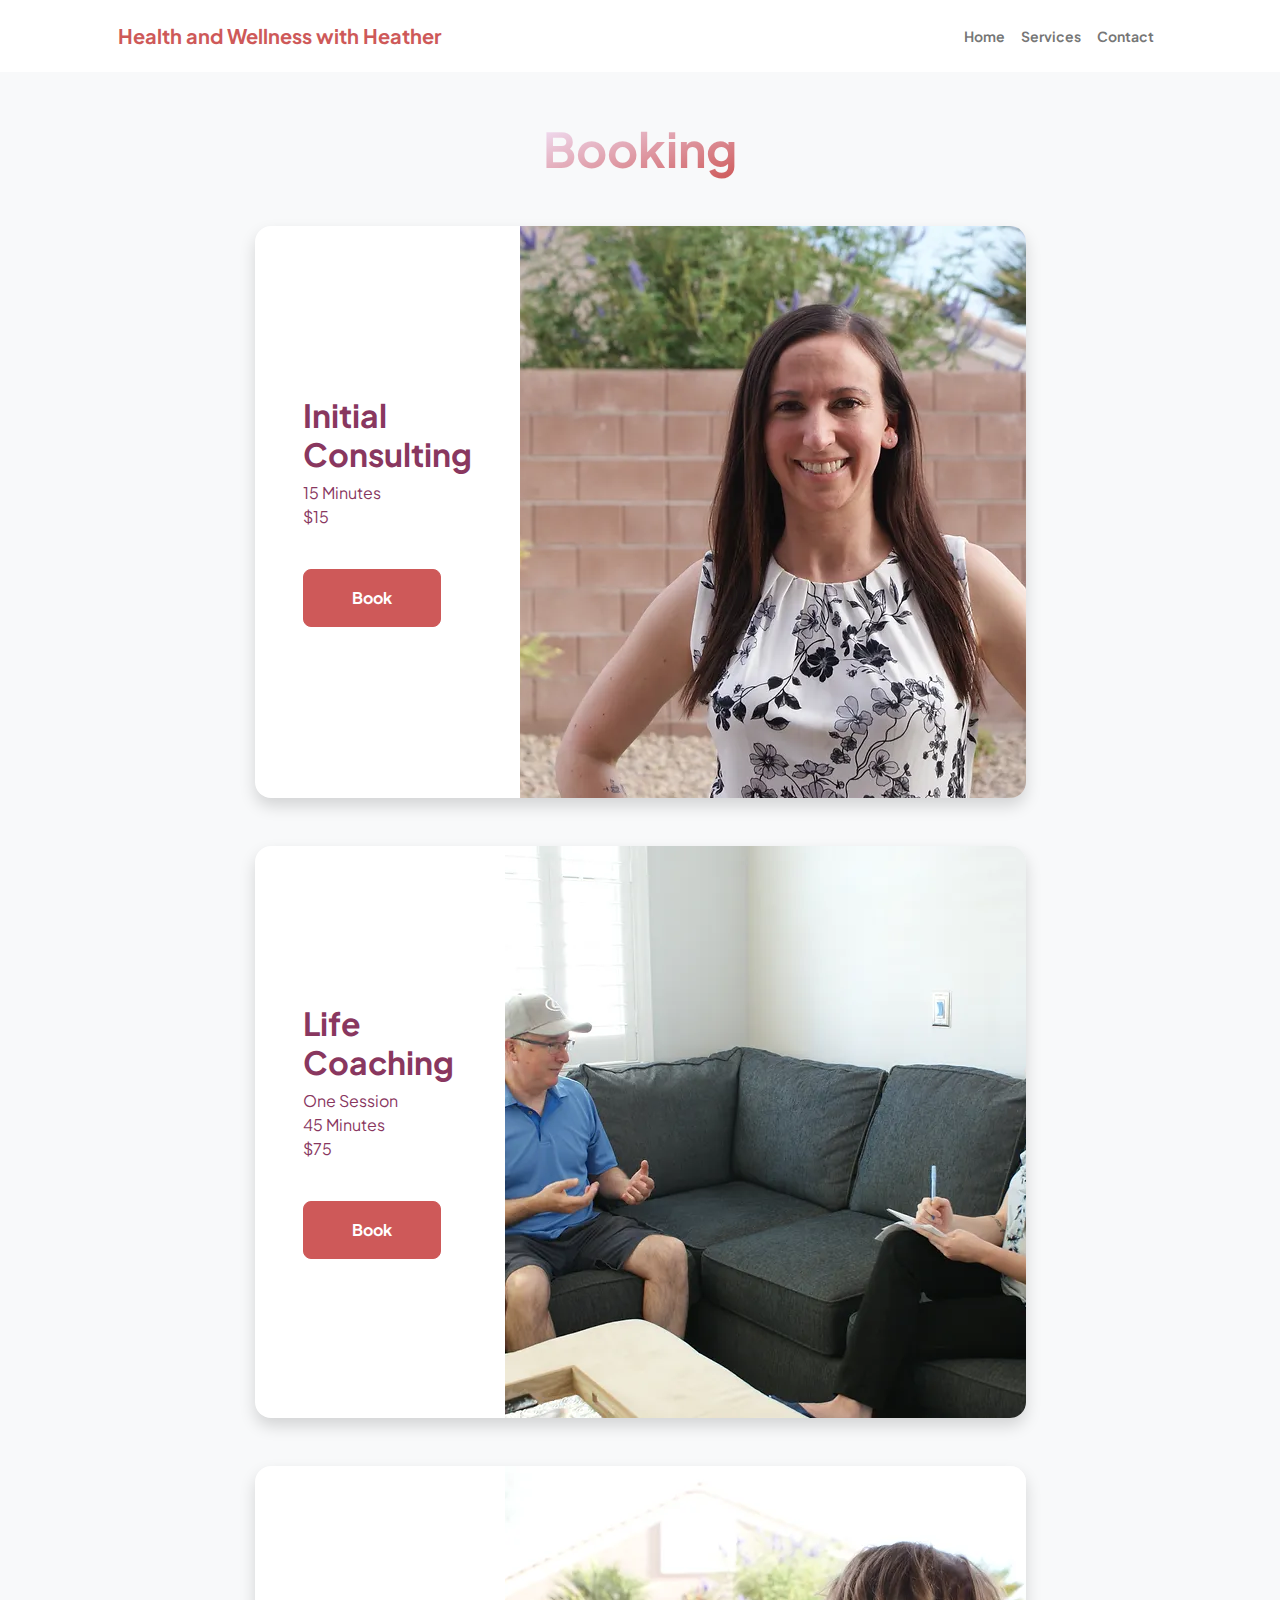
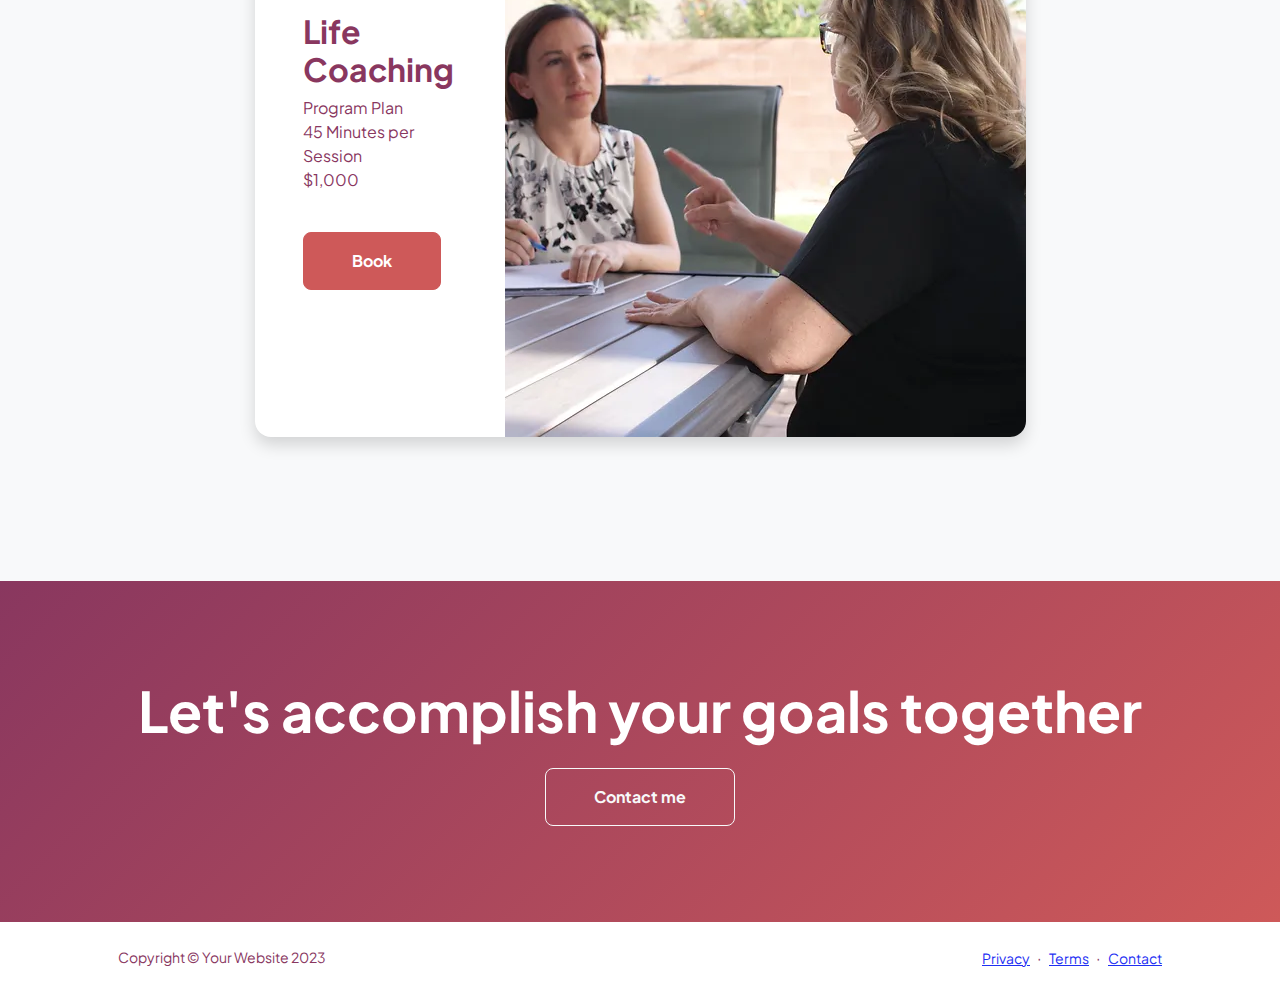
==== projects.html @ e7e5b896 "FirstDraft" ====
<!DOCTYPE html>
<html lang="en">
    <head>
        <meta charset="utf-8" />
        <meta name="viewport" content="width=device-width, initial-scale=1, shrink-to-fit=no" />
        <meta name="description" content="" />
        <meta name="author" content="" />
        <title>Modern Business - Start Bootstrap Template</title>
        <!-- Favicon-->
        <link rel="icon" type="image/x-icon" href="assets/favicon.ico" />
        <!-- Custom Google font-->
        <link rel="preconnect" href="https://fonts.googleapis.com" />
        <link rel="preconnect" href="https://fonts.gstatic.com" crossorigin />
        <link href="https://fonts.googleapis.com/css2?family=Plus+Jakarta+Sans:wght@100;200;300;400;500;600;700;800;900&amp;display=swap" rel="stylesheet" />
        <!-- Bootstrap icons-->
        <link href="https://cdn.jsdelivr.net/npm/bootstrap-icons@1.8.1/font/bootstrap-icons.css" rel="stylesheet" />
        <!-- Core theme CSS (includes Bootstrap)-->
        <link href="css/styles.css" rel="stylesheet" />
    </head>
    <body class="d-flex flex-column h-100 bg-light">
        <main class="flex-shrink-0">
            <!-- Navigation-->
            <nav class="navbar navbar-expand-lg navbar-light bg-white py-3">
                <div class="container px-5">
                    <a class="navbar-brand" href="index.html"><span class="fw-bolder text-primary">Health and Wellness with Heather</span></a>
                    <button class="navbar-toggler" type="button" data-bs-toggle="collapse" data-bs-target="#navbarSupportedContent" aria-controls="navbarSupportedContent" aria-expanded="false" aria-label="Toggle navigation"><span class="navbar-toggler-icon"></span></button>
                    <div class="collapse navbar-collapse" id="navbarSupportedContent">
                        <ul class="navbar-nav ms-auto mb-2 mb-lg-0 small fw-bolder">
                            <li class="nav-item"><a class="nav-link" href="index.html">Home</a></li>
                            <!--<li class="nav-item"><a class="nav-link" href="resume.html">Book</a></li>-->
                            <li class="nav-item"><a class="nav-link" href="resume.html">Services</a></li>
                            <li class="nav-item"><a class="nav-link" href="contact.html">Contact</a></li>
                        </ul>
                    </div>
                </div>
            </nav>
            <!-- Projects Section-->
            <section class="py-5">
                <div class="container px-5 mb-5">
                    <div class="text-center mb-5">
                        <h1 class="display-5 fw-bolder mb-0"><span class="text-gradient d-inline">Booking</span></h1>
                    </div>
                    <div class="row gx-5 justify-content-center">
                        <div class="col-lg-11 col-xl-9 col-xxl-8">
                            <!-- Project Card 1-->
                            <div class="card overflow-hidden shadow rounded-4 border-0 mb-5">
                                <div class="card-body p-0">
                                    <div class="d-flex align-items-center">
                                        <div class="p-5">
                                            <h2 class="fw-bolder">Initial Consulting</h2>
                                            <p>15 Minutes<br>$15</p>
                                            <br>
                                            <a class="btn btn-primary btn-lg px-5 py-3 me-sm-3 fs-6 fw-bolder" href="contact.html">Book</a>
                                        </div>
                                        <img class="img-fluid" src="assets/Headshot_1.PNG" alt="..." />
                                    </div>
                                </div>
                            </div>
                            <!-- Project Card 2-->
                            <div class="card overflow-hidden shadow rounded-4 border-0 mb-5">
                                <div class="card-body p-0">
                                    <div class="d-flex align-items-center">
                                        <div class="p-5">
                                            <h2 class="fw-bolder">Life Coaching</h2>
                                            <p>One Session<br>45 Minutes<br>$75</p>
                                            <br>
                                            <a class="btn btn-primary btn-lg px-5 py-3 me-sm-3 fs-6 fw-bolder" href="contact.html">Book</a>
                                        </div>
                                        <img class="img-fluid" src="assets/heatheranddad.PNG" alt="..." />
                                    </div>
                                </div>
                            </div>
                            <!-- Project Card 3-->
                            <div class="card overflow-hidden shadow rounded-4 border-0 mb-5">
                                <div class="card-body p-0">
                                    <div class="d-flex align-items-center">
                                        <div class="p-5">
                                            <h2 class="fw-bolder">Life Coaching</h2>
                                            <p>Program Plan<br>45 Minutes per Session<br>$1,000</p>
                                            <br>
                                            <a class="btn btn-primary btn-lg px-5 py-3 me-sm-3 fs-6 fw-bolder" href="contact.html">Book</a>
                                        </div>
                                        <img class="img-fluid" src="assets/heatherandmom.PNG" alt="..." />
                                    </div>
                                </div>
                            </div>
                        </div>
                    </div>
                </div>
            </section>
            <!-- Call to action section-->
            <section class="py-5 bg-gradient-primary-to-secondary text-white">
                <div class="container px-5 my-5">
                    <div class="text-center">
                        <h2 class="display-4 fw-bolder mb-4">Let's accomplish your goals together</h2>
                        <a class="btn btn-outline-light btn-lg px-5 py-3 fs-6 fw-bolder" href="contact.html">Contact me</a>
                    </div>
                </div>
            </section>
        </main>
        <!-- Footer-->
        <footer class="bg-white py-4 mt-auto">
            <div class="container px-5">
                <div class="row align-items-center justify-content-between flex-column flex-sm-row">
                    <div class="col-auto"><div class="small m-0">Copyright &copy; Your Website 2023</div></div>
                    <div class="col-auto">
                        <a class="small" href="#!">Privacy</a>
                        <span class="mx-1">&middot;</span>
                        <a class="small" href="#!">Terms</a>
                        <span class="mx-1">&middot;</span>
                        <a class="small" href="#!">Contact</a>
                    </div>
                </div>
            </div>
        </footer>
        <!-- Bootstrap core JS-->
        <script src="https://cdn.jsdelivr.net/npm/bootstrap@5.2.3/dist/js/bootstrap.bundle.min.js"></script>
        <!-- Core theme JS-->
        <script src="js/scripts.js"></script>
    </body>
</html>
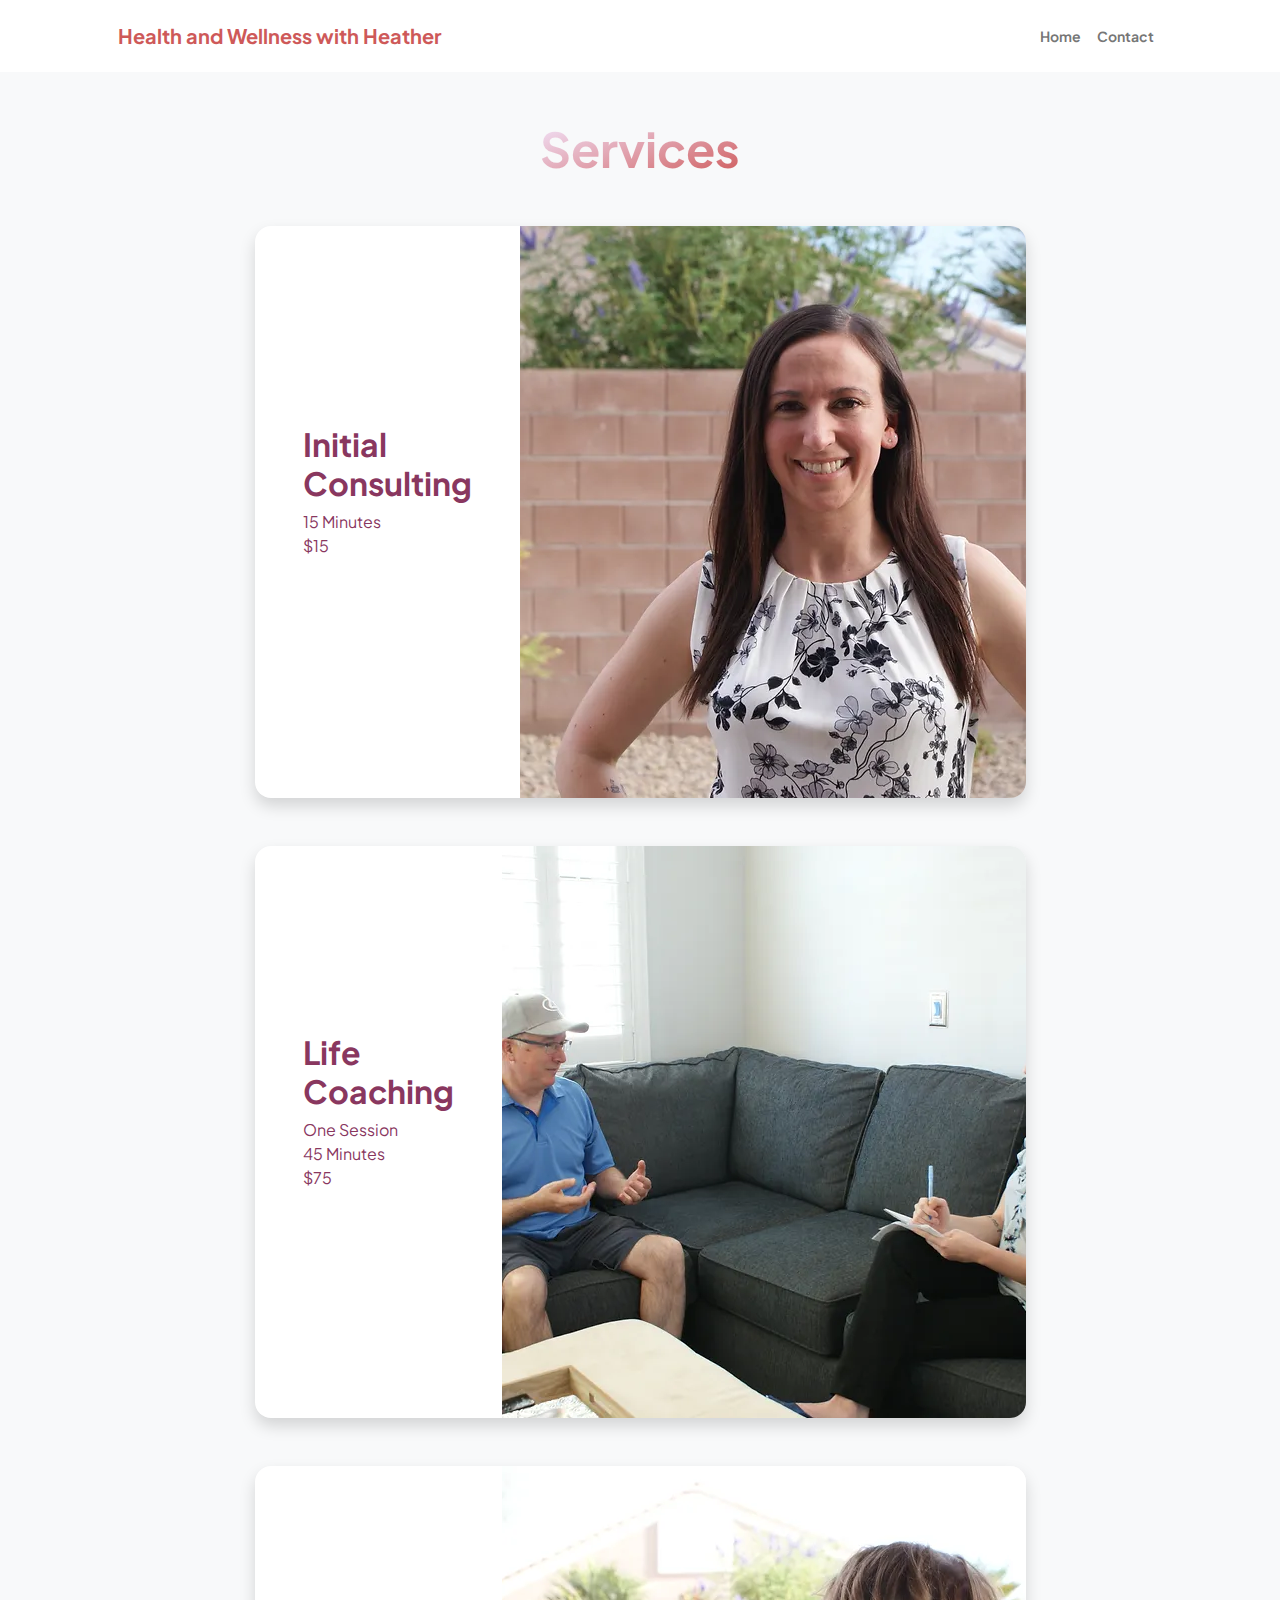
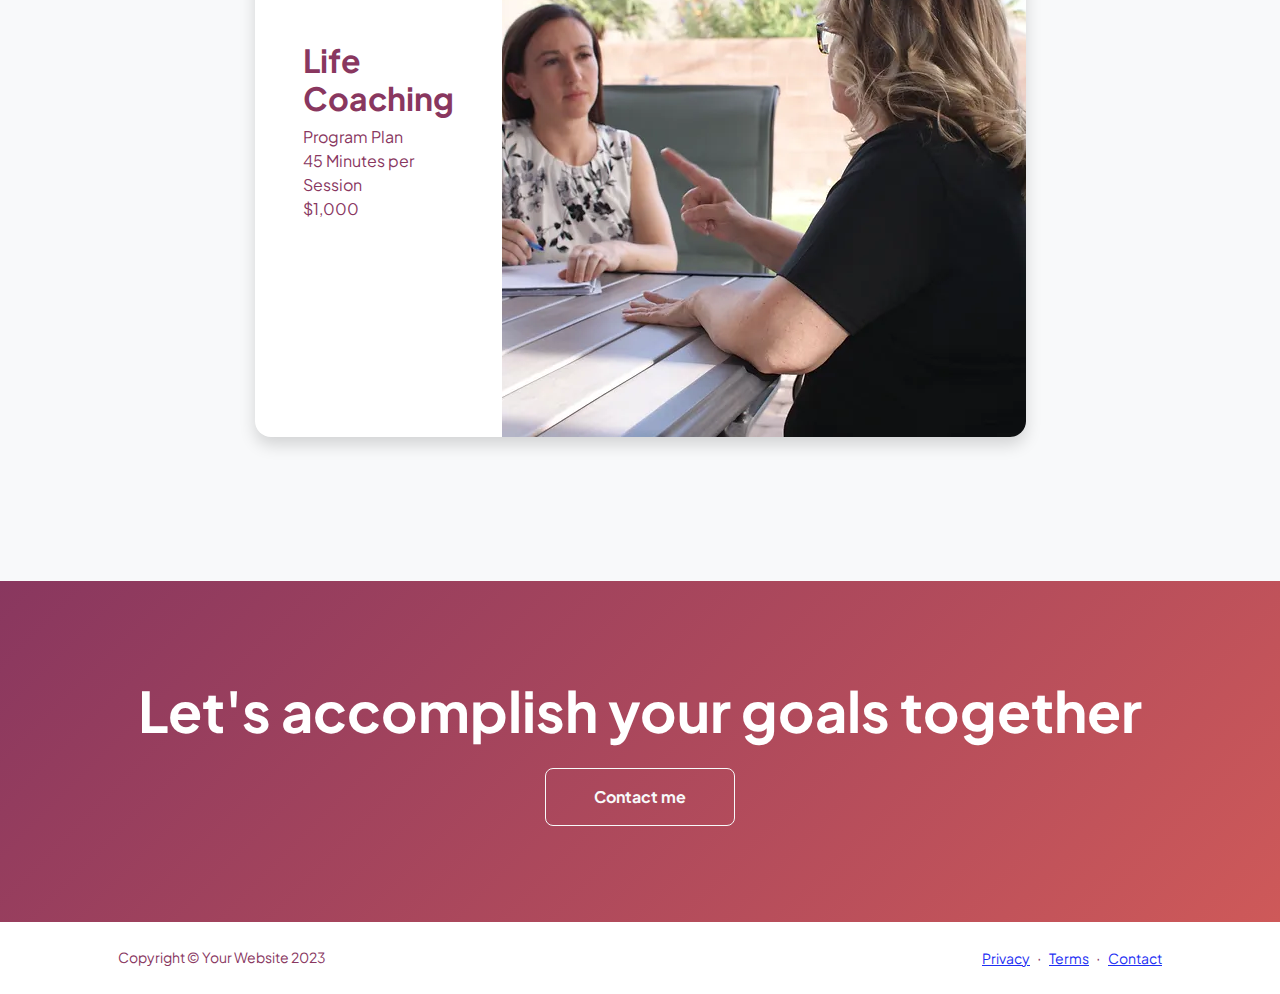
==== commit bdd0a035: "ReUpload" ====
--- a/projects.html
+++ b/projects.html
@@ -28,7 +28,6 @@
                         <ul class="navbar-nav ms-auto mb-2 mb-lg-0 small fw-bolder">
                             <li class="nav-item"><a class="nav-link" href="index.html">Home</a></li>
                             <!--<li class="nav-item"><a class="nav-link" href="resume.html">Book</a></li>-->
-                            <li class="nav-item"><a class="nav-link" href="resume.html">Services</a></li>
                             <li class="nav-item"><a class="nav-link" href="contact.html">Contact</a></li>
                         </ul>
                     </div>
@@ -38,7 +37,7 @@
             <section class="py-5">
                 <div class="container px-5 mb-5">
                     <div class="text-center mb-5">
-                        <h1 class="display-5 fw-bolder mb-0"><span class="text-gradient d-inline">Booking</span></h1>
+                        <h1 class="display-5 fw-bolder mb-0"><span class="text-gradient d-inline">Services</span></h1>
                     </div>
                     <div class="row gx-5 justify-content-center">
                         <div class="col-lg-11 col-xl-9 col-xxl-8">
@@ -50,7 +49,8 @@
                                             <h2 class="fw-bolder">Initial Consulting</h2>
                                             <p>15 Minutes<br>$15</p>
                                             <br>
-                                            <a class="btn btn-primary btn-lg px-5 py-3 me-sm-3 fs-6 fw-bolder" href="contact.html">Book</a>
+                                            <!-- Button but not needed -->
+                                            <!-- <a class="btn btn-primary btn-lg px-5 py-3 me-sm-3 fs-6 fw-bolder" href="contact.html">Book</a> -->
                                         </div>
                                         <img class="img-fluid" src="assets/Headshot_1.PNG" alt="..." />
                                     </div>
@@ -64,7 +64,8 @@
                                             <h2 class="fw-bolder">Life Coaching</h2>
                                             <p>One Session<br>45 Minutes<br>$75</p>
                                             <br>
-                                            <a class="btn btn-primary btn-lg px-5 py-3 me-sm-3 fs-6 fw-bolder" href="contact.html">Book</a>
+                                            <!-- Button but not needed -->
+                                            <!-- <a class="btn btn-primary btn-lg px-5 py-3 me-sm-3 fs-6 fw-bolder" href="contact.html">Book</a> -->
                                         </div>
                                         <img class="img-fluid" src="assets/heatheranddad.PNG" alt="..." />
                                     </div>
@@ -78,7 +79,8 @@
                                             <h2 class="fw-bolder">Life Coaching</h2>
                                             <p>Program Plan<br>45 Minutes per Session<br>$1,000</p>
                                             <br>
-                                            <a class="btn btn-primary btn-lg px-5 py-3 me-sm-3 fs-6 fw-bolder" href="contact.html">Book</a>
+                                            <!-- Button but not needed -->
+                                            <!-- <a class="btn btn-primary btn-lg px-5 py-3 me-sm-3 fs-6 fw-bolder" href="contact.html">Book</a> -->
                                         </div>
                                         <img class="img-fluid" src="assets/heatherandmom.PNG" alt="..." />
                                     </div>
